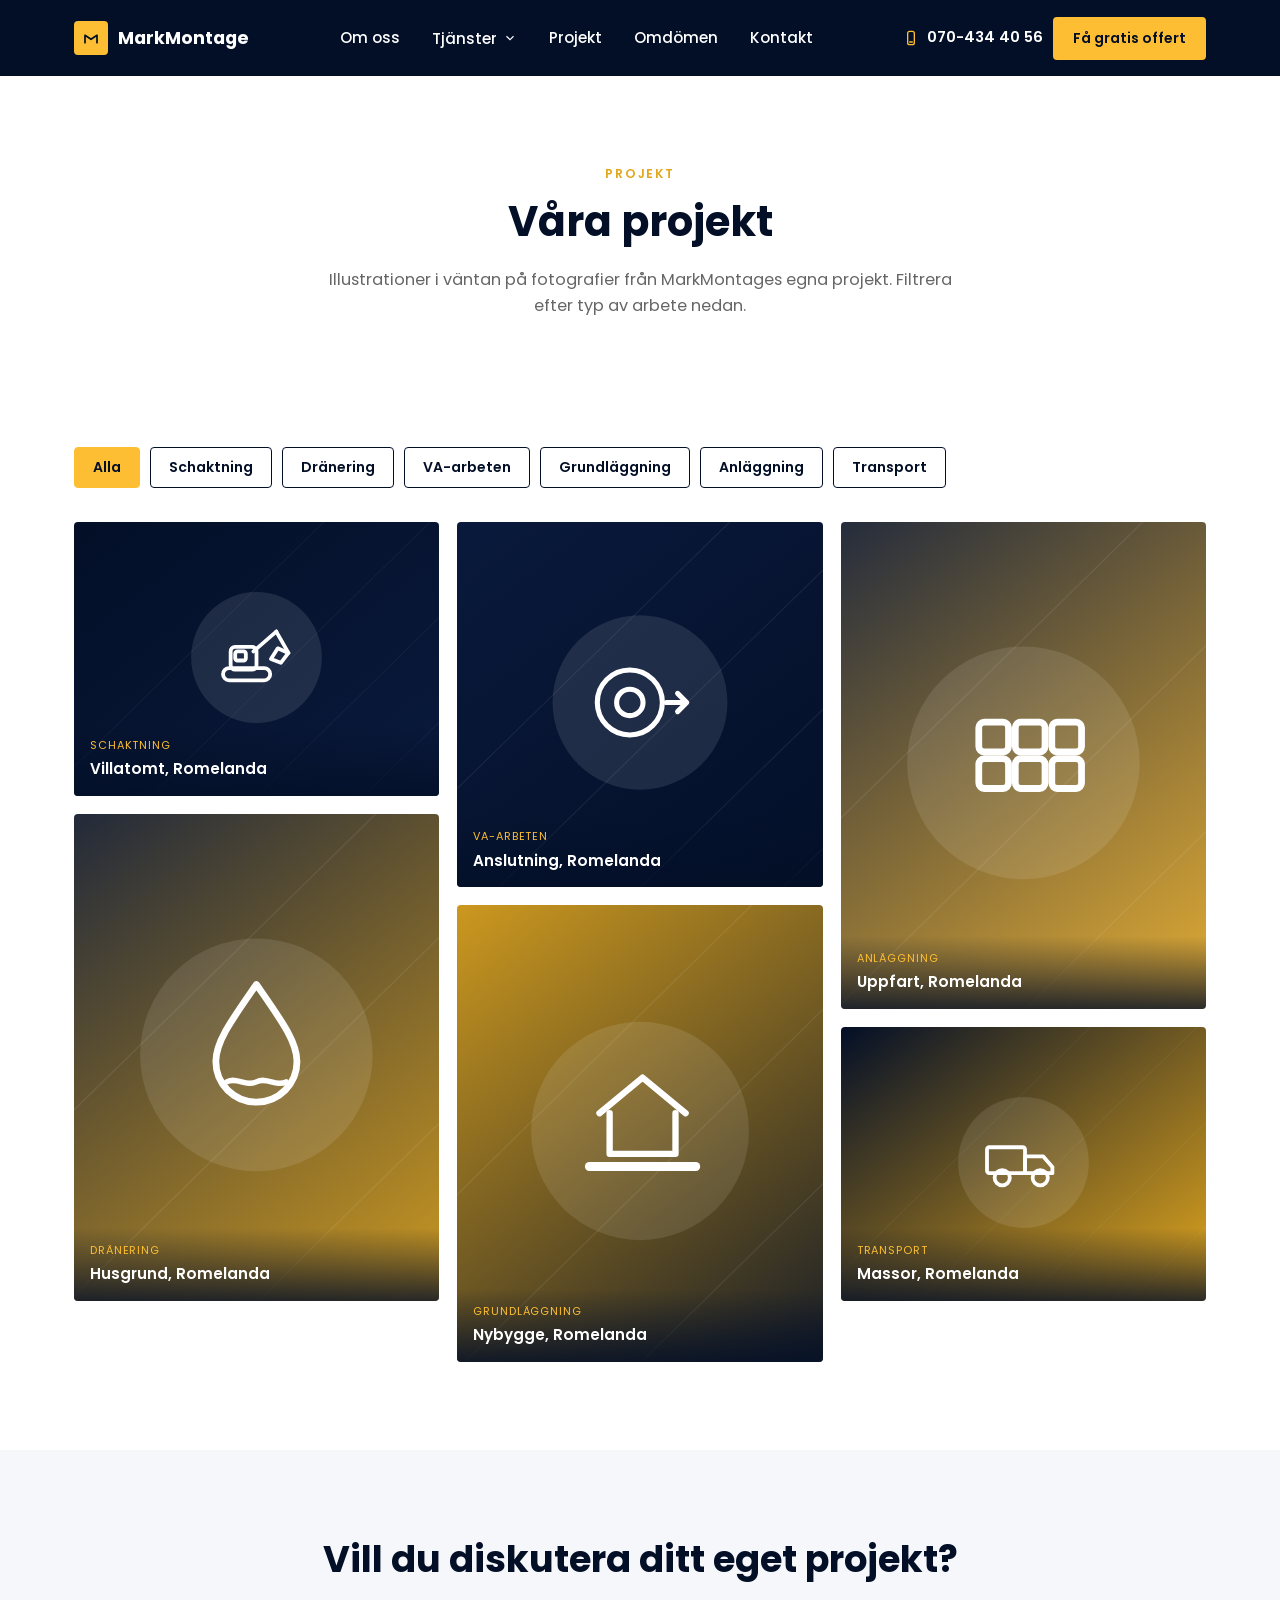
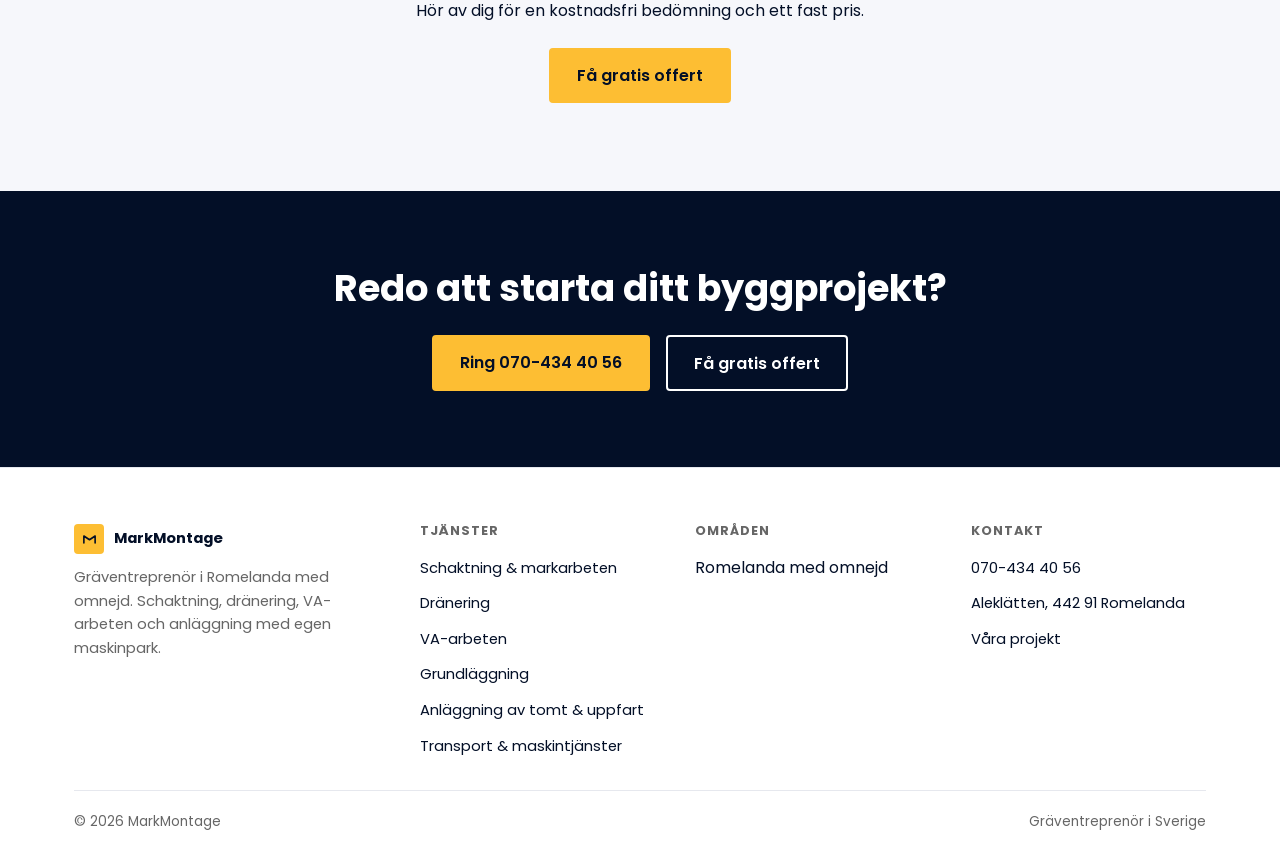
==== projekt.html @ b01f2e25 "Rebuild site to multi-page spec: navbar/hero fix, service pages, gallery, quote modal Full rebuild a" ====
<!doctype html>
<html lang="sv">
<head>
<meta charset="utf-8" />
<meta name="viewport" content="width=device-width, initial-scale=1" />
<title>Våra projekt — MarkMontage</title>
<meta name="description" content="Utvalda projekt från MarkMontage: schaktning, dränering, VA-arbeten, grundläggning, anläggning och transport i Romelanda med omnejd." />
<meta name="theme-color" content="#030f27" />
<link rel="canonical" href="projekt.html" />
<meta property="og:type" content="website" />
<meta property="og:title" content="Våra projekt — MarkMontage" />
<meta property="og:description" content="Utvalda mark- och grävprojekt från MarkMontage i Romelanda med omnejd." />
<link rel="icon" href="favicon.svg" type="image/svg+xml" />
<link rel="preconnect" href="https://fonts.googleapis.com" />
<link rel="preconnect" href="https://fonts.gstatic.com" crossorigin />
<link rel="stylesheet" href="https://fonts.googleapis.com/css2?family=Poppins:wght@400;500;600;700;800&display=swap" />
<link rel="stylesheet" href="assets/css/style.css" />
</head>
<body>
<a class="skip-link" href="#main">Hoppa till innehåll</a>

<header class="navbar">
  <div class="wrap">
    <a href="index.html" class="navbar-logo">
      <span class="mark" aria-hidden="true">
        <svg width="16" height="16" viewBox="0 0 24 24" fill="none" stroke="currentColor" stroke-width="2.6" stroke-linecap="round" stroke-linejoin="round"><path d="M3 19V8l9 6 9-6v11"/></svg>
      </span>
      MarkMontage
    </a>

    <nav class="navbar-links" aria-label="Huvudmeny">
      <a href="index.html#omoss">Om oss</a>
      <div class="nav-dropdown">
        <button type="button" aria-expanded="false" aria-haspopup="true">
          Tjänster
          <svg viewBox="0 0 24 24" fill="none" stroke="currentColor" stroke-width="2"><path d="M6 9l6 6 6-6"/></svg>
        </button>
        <div class="nav-dropdown-panel">
          <a href="tjanster/schaktning.html">Schaktning &amp; markarbeten</a>
          <a href="tjanster/dranering.html">Dränering</a>
          <a href="tjanster/va-arbeten.html">VA-arbeten</a>
          <a href="tjanster/grundlaggning.html">Grundläggning</a>
          <a href="tjanster/anlaggning.html">Anläggning av tomt &amp; uppfart</a>
          <a href="tjanster/transport.html">Transport &amp; maskintjänster</a>
        </div>
      </div>
      <a href="projekt.html" aria-current="page">Projekt</a>
      <a href="index.html#omdomen">Omdömen</a>
      <a href="index.html#kontakt">Kontakt</a>
    </nav>

    <div class="navbar-cta">
      <a class="navbar-phone" href="tel:0704344056">
        <svg viewBox="0 0 24 24" fill="none" stroke="currentColor" stroke-width="2" stroke-linecap="round" stroke-linejoin="round"><rect x="7" y="2" width="10" height="20" rx="3"/><line x1="10" y1="18" x2="14" y2="18"/></svg>
        070-434 40 56
      </a>
      <button type="button" class="btn btn-amber btn-sm" data-quote-trigger>Få gratis offert</button>
    </div>

    <button class="navbar-toggle" id="navToggle" aria-label="Öppna meny" aria-expanded="false" aria-controls="mobilePanel">
      <span></span>
    </button>
  </div>

  <div class="mobile-panel" id="mobilePanel">
    <a href="index.html#omoss">Om oss</a>
    <button type="button" class="mobile-services-toggle">
      Tjänster
      <svg width="16" height="16" viewBox="0 0 24 24" fill="none" stroke="currentColor" stroke-width="2"><path d="M6 9l6 6 6-6"/></svg>
    </button>
    <div class="mobile-services-list">
      <a href="tjanster/schaktning.html">Schaktning &amp; markarbeten</a>
      <a href="tjanster/dranering.html">Dränering</a>
      <a href="tjanster/va-arbeten.html">VA-arbeten</a>
      <a href="tjanster/grundlaggning.html">Grundläggning</a>
      <a href="tjanster/anlaggning.html">Anläggning av tomt &amp; uppfart</a>
      <a href="tjanster/transport.html">Transport &amp; maskintjänster</a>
    </div>
    <a href="projekt.html">Projekt</a>
    <a href="index.html#omdomen">Omdömen</a>
    <a href="index.html#kontakt">Kontakt</a>
    <a href="tel:0704344056">070-434 40 56</a>
    <button type="button" class="btn btn-amber" data-quote-trigger>Få gratis offert</button>
  </div>
</header>

<main id="main">
  <section class="section" style="padding-bottom:0">
    <div class="wrap">
      <div class="section-head center">
        <p class="eyebrow" style="text-align:center">Projekt</p>
        <h1 style="font-size:clamp(2rem,4vw,2.6rem)">Våra projekt</h1>
        <p class="lead">Illustrationer i väntan på fotografier från MarkMontages egna projekt. Filtrera efter typ av arbete nedan.</p>
      </div>
    </div>
  </section>

  <section class="section" id="galleri" data-gallery>
    <div class="wrap">
      <div class="filter-row">
        <button type="button" class="filter-btn is-active" data-filter="alla">Alla</button>
        <button type="button" class="filter-btn" data-filter="schaktning">Schaktning</button>
        <button type="button" class="filter-btn" data-filter="dranering">Dränering</button>
        <button type="button" class="filter-btn" data-filter="va">VA-arbeten</button>
        <button type="button" class="filter-btn" data-filter="grundlaggning">Grundläggning</button>
        <button type="button" class="filter-btn" data-filter="anlaggning">Anläggning</button>
        <button type="button" class="filter-btn" data-filter="transport">Transport</button>
      </div>
      <div class="masonry">
        <div class="masonry-item" data-category="schaktning" style="--ar:4/3">
          <img src="assets/img/schaktning.svg" alt="Illustration: schaktning" loading="lazy" />
          <div class="masonry-caption"><span class="cat">Schaktning</span><span class="title">Villatomt, Romelanda</span></div>
        </div>
        <div class="masonry-item" data-category="dranering" style="--ar:3/4">
          <img src="assets/img/dranering.svg" alt="Illustration: dränering" loading="lazy" />
          <div class="masonry-caption"><span class="cat">Dränering</span><span class="title">Husgrund, Romelanda</span></div>
        </div>
        <div class="masonry-item" data-category="va" style="--ar:1/1">
          <img src="assets/img/va-arbeten.svg" alt="Illustration: VA-arbeten" loading="lazy" />
          <div class="masonry-caption"><span class="cat">VA-arbeten</span><span class="title">Anslutning, Romelanda</span></div>
        </div>
        <div class="masonry-item" data-category="grundlaggning" style="--ar:4/5">
          <img src="assets/img/grundlaggning.svg" alt="Illustration: grundläggning" loading="lazy" />
          <div class="masonry-caption"><span class="cat">Grundläggning</span><span class="title">Nybygge, Romelanda</span></div>
        </div>
        <div class="masonry-item" data-category="anlaggning" style="--ar:3/4">
          <img src="assets/img/anlaggning.svg" alt="Illustration: anläggning av tomt" loading="lazy" />
          <div class="masonry-caption"><span class="cat">Anläggning</span><span class="title">Uppfart, Romelanda</span></div>
        </div>
        <div class="masonry-item" data-category="transport" style="--ar:4/3">
          <img src="assets/img/transport.svg" alt="Illustration: transport och maskintjänster" loading="lazy" />
          <div class="masonry-caption"><span class="cat">Transport</span><span class="title">Massor, Romelanda</span></div>
        </div>
      </div>
    </div>
  </section>

  <section class="section alt" style="text-align:center">
    <div class="wrap">
      <h2>Vill du diskutera ditt eget projekt?</h2>
      <p class="lead" style="margin:0 auto 24px;max-width:52ch">Hör av dig för en kostnadsfri bedömning och ett fast pris.</p>
      <button type="button" class="btn btn-amber" data-quote-trigger>Få gratis offert</button>
    </div>
  </section>

  <section class="final-cta">
    <div class="wrap">
      <h2>Redo att starta ditt byggprojekt?</h2>
      <div class="cta-actions">
        <a href="tel:0704344056" class="btn btn-amber">Ring 070-434 40 56</a>
        <button type="button" class="btn btn-outline-white" data-quote-trigger>Få gratis offert</button>
      </div>
    </div>
  </section>
</main>

<footer class="site-footer">
  <div class="wrap">
    <div class="footer-grid">
      <div class="footer-col">
        <a href="index.html" class="footer-brand">
          <span class="mark" style="width:30px;height:30px;border-radius:4px;background:#fdbe33;color:#030f27;display:grid;place-items:center" aria-hidden="true">
            <svg width="15" height="15" viewBox="0 0 24 24" fill="none" stroke="currentColor" stroke-width="2.6" stroke-linecap="round" stroke-linejoin="round"><path d="M3 19V8l9 6 9-6v11"/></svg>
          </span>
          MarkMontage
        </a>
        <p>Gräventreprenör i Romelanda med omnejd. Schaktning, dränering, VA-arbeten och anläggning med egen maskinpark.</p>
      </div>
      <div class="footer-col">
        <h4>Tjänster</h4>
        <ul>
          <li><a href="tjanster/schaktning.html">Schaktning &amp; markarbeten</a></li>
          <li><a href="tjanster/dranering.html">Dränering</a></li>
          <li><a href="tjanster/va-arbeten.html">VA-arbeten</a></li>
          <li><a href="tjanster/grundlaggning.html">Grundläggning</a></li>
          <li><a href="tjanster/anlaggning.html">Anläggning av tomt &amp; uppfart</a></li>
          <li><a href="tjanster/transport.html">Transport &amp; maskintjänster</a></li>
        </ul>
      </div>
      <div class="footer-col">
        <h4>Områden</h4>
        <ul>
          <li>Romelanda med omnejd</li>
        </ul>
      </div>
      <div class="footer-col">
        <h4>Kontakt</h4>
        <ul>
          <li><a href="tel:0704344056">070-434 40 56</a></li>
          <li><a href="https://www.google.com/maps/dir/?api=1&amp;destination=MarkMontage%2C%20Aleklätten%2C%20442%2091%20Romelanda%2C%20Sverige" target="_blank" rel="noopener noreferrer">Aleklätten, 442 91 Romelanda</a></li>
          <li><a href="projekt.html">Våra projekt</a></li>
        </ul>
      </div>
    </div>
    <div class="footer-bottom">
      <span>© <span data-year></span> MarkMontage</span>
      <span>Gräventreprenör i Sverige</span>
    </div>
  </div>
</footer>

<div class="quote-modal-backdrop" id="quoteModalBackdrop">
  <div class="quote-modal" role="dialog" aria-modal="true" aria-labelledby="quoteModalTitle">
    <button type="button" class="quote-modal-close" aria-label="Stäng">
      <svg viewBox="0 0 24 24" fill="none" stroke="currentColor" stroke-width="2" stroke-linecap="round" stroke-linejoin="round"><path d="M6 6l12 12M18 6L6 18"/></svg>
    </button>
    <h2 id="quoteModalTitle">Få gratis offert</h2>
    <p class="lead">Fyll i formuläret så återkommer vi så snart vi kan.</p>
    <form class="quote-form" novalidate>
      <div class="field">
        <label for="m-namn">Namn</label>
        <input id="m-namn" name="namn" type="text" required autocomplete="name" />
        <span class="field-error" data-error-for="namn"></span>
      </div>
      <div class="field">
        <label for="m-telefon">Telefon</label>
        <input id="m-telefon" name="telefon" type="tel" required autocomplete="tel" />
        <span class="field-error" data-error-for="telefon"></span>
      </div>
      <div class="field">
        <label for="m-epost">E-post</label>
        <input id="m-epost" name="epost" type="email" required autocomplete="email" />
        <span class="field-error" data-error-for="epost"></span>
      </div>
      <div class="field">
        <label for="m-typ">Typ av arbete</label>
        <select id="m-typ" name="typ" required>
          <option value="">Välj typ av arbete</option>
          <option value="schaktning">Schaktning &amp; markarbeten</option>
          <option value="dranering">Dränering</option>
          <option value="va">VA-arbeten</option>
          <option value="grundlaggning">Grundläggning</option>
          <option value="anlaggning">Anläggning av tomt &amp; uppfart</option>
          <option value="annat">Annat</option>
        </select>
        <span class="field-error" data-error-for="typ"></span>
      </div>
      <div class="field">
        <label for="m-besk">Kort beskrivning</label>
        <textarea id="m-besk" name="beskrivning" placeholder="Berätta kort om ditt projekt..."></textarea>
      </div>
      <button type="submit" class="btn btn-amber quote-submit">
        <span class="spinner" aria-hidden="true"></span>
        <span class="label">Skicka förfrågan</span>
      </button>
    </form>
  </div>
</div>

<div class="form-confirm" id="formConfirm">
  <span class="check" aria-hidden="true"><svg viewBox="0 0 24 24" fill="none" stroke="currentColor" stroke-width="3" stroke-linecap="round" stroke-linejoin="round"><path d="M20 6L9 17l-5-5"/></svg></span>
  Tack! Vi återkommer strax.
</div>

<script src="assets/js/main.js"></script>
</body>
</html>
---- assets/css/style.css ----
/* MarkMontage — Gräventreprenör i Romelanda
   Design system: navy / amber / white. Poppins throughout. Sharp corners. */

:root {
  --navy: #030f27;
  --navy-soft: #0a1a3d;
  --amber: #fdbe33;
  --amber-dark: #e2a71e;
  --white: #ffffff;
  --ink-muted: #666666;
  --line: #e6e8ee;
  --bg-alt: #f6f7fb;
  --ok: #1a8f4c;
  --nav-h: 76px;
  --maxw: 1180px;
  --radius: 4px;
}

*,
*::before,
*::after {
  box-sizing: border-box;
}

html {
  scroll-behavior: smooth;
}

@media (prefers-reduced-motion: reduce) {
  html {
    scroll-behavior: auto;
  }
  *,
  *::before,
  *::after {
    animation-duration: 0.001ms !important;
    animation-iteration-count: 1 !important;
    transition-duration: 0.001ms !important;
    scroll-behavior: auto !important;
  }
}

body {
  margin: 0;
  background: var(--white);
  color: var(--navy);
  font-family: "Poppins", system-ui, -apple-system, "Segoe UI", sans-serif;
  line-height: 1.6;
  -webkit-font-smoothing: antialiased;
}

h1,
h2,
h3,
h4 {
  font-family: "Poppins", sans-serif;
  color: var(--navy);
  line-height: 1.15;
  margin: 0 0 0.5em;
  font-weight: 700;
}

h2 {
  font-size: clamp(1.7rem, 3vw, 2.3rem);
}

h3 {
  font-size: 1.15rem;
  font-weight: 600;
}

p {
  margin: 0 0 1em;
}

a {
  color: inherit;
}

img,
svg,
video {
  display: block;
  max-width: 100%;
}

button {
  font-family: inherit;
}

.wrap {
  max-width: var(--maxw);
  margin: 0 auto;
  padding: 0 24px;
}

.skip-link {
  position: absolute;
  left: 12px;
  top: -60px;
  background: var(--navy);
  color: var(--white);
  padding: 10px 16px;
  border-radius: var(--radius);
  z-index: 500;
  transition: top 0.15s ease;
}

.skip-link:focus {
  top: 12px;
}

.eyebrow {
  display: block;
  text-transform: uppercase;
  letter-spacing: 0.14em;
  font-size: 0.78rem;
  font-weight: 600;
  color: var(--amber-dark);
  margin-bottom: 14px;
}

.section-head {
  max-width: 640px;
  margin: 0 0 40px;
}

.section-head.center {
  margin-left: auto;
  margin-right: auto;
  text-align: center;
}

.section-head p.lead {
  color: var(--ink-muted);
  font-size: 1.02rem;
}

.section {
  padding: 88px 0;
  scroll-margin-top: var(--nav-h);
}

.section.alt {
  background: var(--bg-alt);
}

/* Buttons — sentence case, small border, never full width on mobile */

.btn {
  display: inline-flex;
  align-items: center;
  justify-content: center;
  gap: 8px;
  padding: 13px 26px;
  border-radius: var(--radius);
  font-weight: 600;
  font-size: 16px;
  text-decoration: none;
  border: 2px solid transparent;
  cursor: pointer;
  transition: transform 0.15s ease, background 0.15s ease, color 0.15s ease, border-color 0.15s ease;
  white-space: nowrap;
}

.btn:hover {
  transform: translateY(-1px);
}

.btn-amber {
  background: var(--amber);
  color: var(--navy);
  border-color: var(--amber);
}

.btn-amber:hover {
  background: var(--amber-dark);
  border-color: var(--amber-dark);
}

.btn-outline-navy {
  background: transparent;
  color: var(--navy);
  border-color: var(--navy);
}

.btn-outline-navy:hover {
  background: var(--navy);
  color: var(--white);
}

.btn-outline-white {
  background: transparent;
  color: var(--white);
  border-color: var(--white);
}

.btn-outline-white:hover {
  background: var(--white);
  color: var(--navy);
}

.btn-navy {
  background: var(--navy);
  color: var(--white);
  border-color: var(--navy);
}

.btn-navy:hover {
  background: var(--navy-soft);
}

.btn-sm {
  padding: 9px 18px;
  font-size: 14px;
}

/* Navbar — solid own layer, never transparent, never overlaps video */

.navbar {
  position: sticky;
  top: 0;
  z-index: 200;
  height: var(--nav-h);
  background: var(--navy);
  display: flex;
  align-items: center;
}

.navbar .wrap {
  display: flex;
  align-items: center;
  justify-content: space-between;
  gap: 20px;
  width: 100%;
}

.navbar-logo {
  display: flex;
  align-items: center;
  gap: 10px;
  color: var(--white);
  text-decoration: none;
  font-weight: 700;
  font-size: 1.1rem;
}

.navbar-logo .mark {
  width: 34px;
  height: 34px;
  border-radius: var(--radius);
  background: var(--amber);
  color: var(--navy);
  display: grid;
  place-items: center;
  flex: none;
}

.navbar-links {
  display: flex;
  align-items: center;
  gap: 4px;
}

.navbar-links > a,
.navbar-links > .nav-dropdown > button {
  color: var(--white);
  text-decoration: none;
  font-size: 0.95rem;
  font-weight: 500;
  padding: 10px 14px;
  border-radius: var(--radius);
  background: transparent;
  border: none;
  cursor: pointer;
  font-family: inherit;
  display: inline-flex;
  align-items: center;
  gap: 6px;
}

.navbar-links > a:hover,
.navbar-links > .nav-dropdown > button:hover {
  background: rgba(255, 255, 255, 0.08);
}

.nav-dropdown {
  position: relative;
}

.nav-dropdown > button svg {
  width: 14px;
  height: 14px;
  transition: transform 0.15s ease;
}

.nav-dropdown.is-open > button svg {
  transform: rotate(180deg);
}

.nav-dropdown-panel {
  position: absolute;
  top: calc(100% + 8px);
  left: 0;
  min-width: 260px;
  background: var(--white);
  border-radius: var(--radius);
  box-shadow: 0 16px 40px -12px rgba(3, 15, 39, 0.35);
  padding: 8px;
  display: none;
  z-index: 210;
}

.nav-dropdown.is-open .nav-dropdown-panel {
  display: block;
}

.nav-dropdown-panel a {
  display: block;
  padding: 10px 14px;
  border-radius: var(--radius);
  color: var(--navy);
  text-decoration: none;
  font-size: 0.92rem;
  font-weight: 500;
}

.nav-dropdown-panel a:hover {
  background: var(--bg-alt);
}

.navbar-cta {
  display: flex;
  align-items: center;
  gap: 10px;
}

.navbar-phone {
  color: var(--white);
  text-decoration: none;
  display: inline-flex;
  align-items: center;
  gap: 8px;
  font-weight: 600;
  font-size: 0.92rem;
}

.navbar-phone svg {
  width: 16px;
  height: 16px;
  color: var(--amber);
}

.navbar-toggle {
  display: none;
  width: 42px;
  height: 42px;
  border-radius: var(--radius);
  border: 1.5px solid rgba(255, 255, 255, 0.3);
  background: transparent;
  position: relative;
  cursor: pointer;
}

.navbar-toggle span,
.navbar-toggle span::before,
.navbar-toggle span::after {
  content: "";
  position: absolute;
  height: 2px;
  background: var(--white);
  transition: transform 0.2s ease, opacity 0.2s ease;
}

.navbar-toggle span {
  left: 10px;
  right: 10px;
  top: 20px;
}

.navbar-toggle span::before {
  left: 0;
  right: 0;
  top: -7px;
}

.navbar-toggle span::after {
  left: 0;
  right: 0;
  top: 7px;
}

.navbar-toggle[aria-expanded="true"] span {
  background: transparent;
}

.navbar-toggle[aria-expanded="true"] span::before {
  transform: translateY(7px) rotate(45deg);
  background: var(--white);
}

.navbar-toggle[aria-expanded="true"] span::after {
  transform: translateY(-7px) rotate(-45deg);
  background: var(--white);
}

/* Mobile nav panel (dropdown, not fullscreen) */

.mobile-panel {
  display: none;
  position: absolute;
  top: 100%;
  left: 0;
  right: 0;
  background: var(--navy);
  padding: 8px 20px 22px;
  z-index: 199;
  box-shadow: 0 16px 30px -10px rgba(3, 15, 39, 0.5);
}

.mobile-panel.is-open {
  display: block;
}

.mobile-panel a {
  display: block;
  color: var(--white);
  text-decoration: none;
  padding: 12px 4px;
  font-size: 1rem;
  font-weight: 500;
  border-bottom: 1px solid rgba(255, 255, 255, 0.12);
}

.mobile-panel .mobile-services-toggle {
  width: 100%;
  text-align: left;
  background: none;
  border: none;
  border-bottom: 1px solid rgba(255, 255, 255, 0.12);
  color: var(--white);
  font-family: inherit;
  font-size: 1rem;
  font-weight: 500;
  padding: 12px 4px;
  display: flex;
  align-items: center;
  justify-content: space-between;
  cursor: pointer;
}

.mobile-services-list {
  display: none;
  padding-left: 12px;
}

.mobile-services-list.is-open {
  display: block;
}

.mobile-services-list a {
  border-bottom: none;
  color: rgba(255, 255, 255, 0.8);
  font-size: 0.92rem;
  padding: 9px 4px;
}

.mobile-panel .btn {
  margin-top: 16px;
  width: auto;
}

/* Hero — navbar/video layout fix: navbar(76px, in-flow) + hero video = exactly 100dvh */

.hero {
  position: relative;
  height: calc(100vh - var(--nav-h));
  min-height: 420px;
  overflow: hidden;
  display: flex;
  align-items: center;
  justify-content: center;
  color: var(--white);
  isolation: isolate;
}

@supports (height: 100dvh) {
  .hero {
    height: calc(100dvh - var(--nav-h));
  }
}

.hero-media {
  position: absolute;
  inset: 0;
  z-index: -2;
}

.hero-media video,
.hero-media img {
  width: 100%;
  height: 100%;
  object-fit: cover;
}

.hero-media .hero-placeholder-note {
  position: absolute;
  left: 12px;
  bottom: 12px;
  background: rgba(3, 15, 39, 0.75);
  color: var(--amber);
  font-size: 11px;
  font-weight: 600;
  letter-spacing: 0.04em;
  padding: 6px 10px;
  border-radius: var(--radius);
  z-index: 2;
}

.hero-veil {
  position: absolute;
  inset: 0;
  z-index: -1;
  background: linear-gradient(180deg, rgba(3, 15, 39, 0.62), rgba(3, 15, 39, 0.5) 45%, rgba(3, 15, 39, 0.68));
}

.hero-inner {
  max-width: 760px;
  margin: 0 auto;
  padding: 0 24px;
  text-align: center;
}

.hero-label {
  display: inline-flex;
  align-items: center;
  gap: 6px;
  color: var(--amber);
  font-size: 0.9rem;
  font-weight: 600;
  margin-bottom: 18px;
}

.hero-inner h1 {
  color: var(--white);
  font-size: clamp(2.1rem, 5.5vw, 60px);
  font-weight: 700;
  line-height: 1.18;
  letter-spacing: -0.01em;
  margin: 0 0 32px;
}

/* Trust bar */

.trust-bar {
  background: var(--white);
}

.trust-grid {
  display: grid;
  grid-template-columns: repeat(3, 1fr);
}

.trust-item {
  padding: 34px 20px;
  text-align: center;
  border-right: 1px solid var(--line);
}

.trust-item:last-child {
  border-right: none;
}

.trust-value {
  font-size: clamp(20px, 2.6vw, 24px);
  font-weight: 700;
  color: var(--navy);
  display: flex;
  align-items: center;
  justify-content: center;
  gap: 8px;
  font-variant-numeric: tabular-nums;
}

.trust-value .star {
  color: var(--amber);
}

.trust-label {
  margin-top: 6px;
  font-size: 0.85rem;
  color: var(--ink-muted);
  font-weight: 500;
}

/* About */

.about-grid {
  display: grid;
  grid-template-columns: 0.9fr 1.1fr;
  gap: 56px;
  align-items: center;
}

.about-media {
  border-radius: var(--radius);
  overflow: hidden;
  aspect-ratio: 4 / 3;
}

.about-cta-row {
  display: flex;
  align-items: center;
  gap: 20px;
  margin-top: 8px;
  flex-wrap: wrap;
}

.about-phone {
  display: inline-flex;
  align-items: center;
  gap: 8px;
  font-weight: 600;
  text-decoration: none;
  color: var(--navy);
}

.about-phone svg {
  width: 18px;
  height: 18px;
  color: var(--amber-dark);
}

.org-number {
  display: block;
  margin-top: 18px;
  font-size: 12.5px;
  color: #666666;
}

/* Process */

.process-wrap {
  position: relative;
  max-width: 760px;
  margin: 0 auto;
}

.process-line {
  position: absolute;
  left: 50%;
  top: 0;
  bottom: 0;
  width: 3px;
  background: var(--line);
  transform: translateX(-50%);
}

.process-line-fill {
  position: absolute;
  left: 0;
  top: 0;
  width: 100%;
  height: 0%;
  background: var(--amber);
  transition: height 0.1s linear;
}

.process-steps {
  display: grid;
  gap: 56px;
}

.process-step {
  position: relative;
  display: grid;
  grid-template-columns: 1fr auto 1fr;
  align-items: start;
  gap: 24px;
  opacity: 0;
  transform: translateY(18px);
  transition: opacity 0.5s ease, transform 0.5s ease;
}

.process-step.is-visible {
  opacity: 1;
  transform: translateY(0);
}

.process-step .step-card {
  background: var(--white);
  border: 1px solid var(--line);
  border-radius: var(--radius);
  padding: 22px 24px;
}

.process-step .step-card h3 {
  display: flex;
  align-items: center;
  gap: 10px;
  margin-bottom: 6px;
}

.process-step .step-card svg {
  width: 20px;
  height: 20px;
  color: var(--amber-dark);
  flex: none;
}

.process-step .step-card p {
  margin: 0;
  color: var(--ink-muted);
  font-size: 0.94rem;
}

.process-step .step-dot {
  width: 14px;
  height: 14px;
  border-radius: 50%;
  background: var(--white);
  border: 3px solid var(--line);
  margin-top: 8px;
  transition: border-color 0.3s ease, background 0.3s ease;
}

.process-step.is-visible .step-dot {
  border-color: var(--amber);
  background: var(--amber);
}

.process-step:nth-child(even) .step-card {
  grid-column: 3;
}

.process-step:nth-child(even) .step-spacer {
  grid-column: 1;
}

.process-step:nth-child(odd) .step-card {
  grid-column: 1;
}

/* Gallery — masonry */

.filter-row {
  display: flex;
  flex-wrap: wrap;
  gap: 10px;
  margin-bottom: 34px;
}

.filter-btn {
  border: 1.5px solid var(--navy);
  background: transparent;
  color: var(--navy);
  font-family: inherit;
  font-size: 14px;
  font-weight: 600;
  padding: 9px 18px;
  border-radius: var(--radius);
  cursor: pointer;
}

.filter-btn.is-active {
  background: var(--amber);
  border-color: var(--amber);
  color: var(--navy);
}

.masonry {
  columns: 3 260px;
  column-gap: 18px;
}

.masonry-item {
  break-inside: avoid;
  margin-bottom: 18px;
  border-radius: var(--radius);
  overflow: hidden;
  position: relative;
  background: var(--bg-alt);
  aspect-ratio: var(--ar, 4 / 3);
}

.masonry-item img {
  width: 100%;
  height: 100%;
  object-fit: cover;
  display: block;
}

.masonry-caption {
  position: absolute;
  left: 0;
  right: 0;
  bottom: 0;
  padding: 14px 16px;
  background: linear-gradient(0deg, rgba(3, 15, 39, 0.82), rgba(3, 15, 39, 0));
  color: var(--white);
}

.masonry-caption .cat {
  display: block;
  font-size: 11px;
  text-transform: uppercase;
  letter-spacing: 0.08em;
  color: var(--amber);
  margin-bottom: 2px;
}

.masonry-caption .title {
  font-weight: 600;
  font-size: 0.95rem;
}

.gallery-more {
  text-align: center;
  margin-top: 40px;
}

/* Service pages */

.service-hero {
  position: relative;
  height: 46vh;
  min-height: 280px;
  display: flex;
  align-items: flex-end;
  color: var(--white);
  overflow: hidden;
}

.service-hero img {
  position: absolute;
  inset: 0;
  width: 100%;
  height: 100%;
  object-fit: cover;
  z-index: -2;
}

.service-hero::after {
  content: "";
  position: absolute;
  inset: 0;
  background: linear-gradient(180deg, rgba(3, 15, 39, 0.35), rgba(3, 15, 39, 0.78));
  z-index: -1;
}

.service-hero .wrap {
  padding-bottom: 40px;
}

.service-hero h1 {
  color: var(--white);
  font-size: clamp(2rem, 4.5vw, 48px);
  margin: 0;
}

.service-body {
  max-width: 760px;
}

.service-body h1,
.service-body > p.lead {
  text-align: left;
}

.service-body p {
  color: var(--ink-muted);
  font-size: 1rem;
}

.service-cta-row {
  margin: 40px 0 0;
  display: flex;
  gap: 16px;
  flex-wrap: wrap;
}

.other-services-grid {
  display: grid;
  grid-template-columns: repeat(3, 1fr);
  gap: 24px;
}

.other-service-card {
  display: block;
  text-decoration: none;
  color: inherit;
  border: 1px solid var(--line);
  border-radius: var(--radius);
  overflow: hidden;
  transition: transform 0.15s ease, box-shadow 0.15s ease;
}

.other-service-card:hover {
  transform: translateY(-3px);
  box-shadow: 0 16px 32px -18px rgba(3, 15, 39, 0.35);
}

.other-service-card .thumb {
  aspect-ratio: 4 / 3;
}

.other-service-card .body {
  padding: 18px 20px;
}

.other-service-card h3 {
  margin-bottom: 6px;
}

.other-service-card p {
  margin: 0;
  color: var(--ink-muted);
  font-size: 0.9rem;
}

/* FAQ */

.faq-list {
  max-width: 760px;
  margin: 0 auto;
  display: grid;
  gap: 2px;
  background: var(--line);
}

.faq-item {
  background: var(--white);
}

.faq-item summary {
  list-style: none;
  cursor: pointer;
  padding: 20px 4px;
  display: flex;
  align-items: center;
  justify-content: space-between;
  gap: 16px;
  font-weight: 600;
}

.faq-item summary::-webkit-details-marker {
  display: none;
}

.faq-item summary .plus {
  flex: none;
  width: 22px;
  height: 22px;
  position: relative;
}

.faq-item summary .plus::before,
.faq-item summary .plus::after {
  content: "";
  position: absolute;
  background: var(--navy);
  transition: transform 0.2s ease;
}

.faq-item summary .plus::before {
  left: 0;
  right: 0;
  top: 50%;
  height: 2px;
  transform: translateY(-50%);
}

.faq-item summary .plus::after {
  top: 0;
  bottom: 0;
  left: 50%;
  width: 2px;
  transform: translateX(-50%);
}

.faq-item[open] summary .plus::after {
  transform: translateX(-50%) rotate(90deg);
  opacity: 0;
}

.faq-item .faq-a {
  padding: 0 4px 20px;
  color: var(--ink-muted);
  margin: 0;
}

/* Reviews */

.reviews-track {
  position: relative;
  display: flex;
  align-items: center;
  justify-content: center;
  gap: 20px;
}

.reviews-viewport {
  overflow: hidden;
  max-width: 620px;
  width: 100%;
}

.reviews-slides {
  display: flex;
  transition: transform 0.4s ease;
}

.review-slide {
  flex: 0 0 100%;
  padding: 4px;
}

.review-card {
  border: 1px solid var(--line);
  border-radius: var(--radius);
  padding: 32px;
  min-height: 220px;
  display: flex;
  flex-direction: column;
  gap: 14px;
  background: var(--white);
}

.review-stars {
  color: var(--amber);
  letter-spacing: 2px;
}

.review-text {
  color: var(--navy);
  font-size: 1.02rem;
  flex: 1;
  overflow: hidden;
  display: -webkit-box;
  -webkit-line-clamp: 6;
  -webkit-box-orient: vertical;
}

.review-foot {
  display: flex;
  align-items: center;
  gap: 12px;
}

.review-avatar {
  width: 40px;
  height: 40px;
  border-radius: 50%;
  background: var(--navy);
  color: var(--amber);
  display: grid;
  place-items: center;
  font-weight: 700;
  font-size: 0.85rem;
  flex: none;
}

.review-name {
  font-weight: 600;
  font-size: 0.92rem;
}

.review-source {
  color: var(--ink-muted);
  font-size: 0.82rem;
}

.review-arrow {
  flex: none;
  width: 42px;
  height: 42px;
  border-radius: 50%;
  border: 1.5px solid var(--line);
  background: var(--white);
  display: grid;
  place-items: center;
  cursor: pointer;
}

.review-arrow:hover {
  border-color: var(--navy);
}

.review-arrow svg {
  width: 18px;
  height: 18px;
}

/* Contact & map */

.contact-layout {
  display: grid;
  grid-template-columns: 1fr 1fr;
  gap: 48px;
}

.contact-list {
  display: grid;
  gap: 18px;
  margin-bottom: 8px;
}

.contact-list-item {
  display: flex;
  gap: 14px;
  align-items: flex-start;
}

.contact-list-item svg {
  width: 20px;
  height: 20px;
  color: var(--amber-dark);
  flex: none;
  margin-top: 2px;
}

.contact-list-item .label {
  font-size: 0.78rem;
  text-transform: uppercase;
  letter-spacing: 0.06em;
  color: var(--ink-muted);
  margin-bottom: 2px;
}

.contact-list-item .value {
  font-weight: 600;
  text-decoration: none;
  color: var(--navy);
}

.map-embed {
  aspect-ratio: 16 / 9;
  border-radius: var(--radius);
  overflow: hidden;
  border: 1px solid var(--line);
  margin-top: 28px;
}

.map-embed iframe {
  width: 100%;
  height: 100%;
  border: 0;
}

/* Quote form (shared: inline + modal) */

.quote-form {
  display: grid;
  gap: 18px;
}

.field {
  display: grid;
  gap: 6px;
}

.field label {
  font-size: 0.85rem;
  font-weight: 600;
  color: var(--navy);
}

.field input,
.field select,
.field textarea {
  font-family: inherit;
  font-size: 15px;
  padding: 13px 14px;
  border: 1.5px solid var(--line);
  border-radius: var(--radius);
  background: var(--white);
  color: var(--navy);
  transition: border-color 0.15s ease, box-shadow 0.15s ease;
}

.field input:focus,
.field select:focus,
.field textarea:focus {
  outline: none;
  border-color: var(--navy);
  box-shadow: 0 0 0 3px rgba(3, 15, 39, 0.08);
}

.field textarea {
  resize: vertical;
  min-height: 96px;
}

.field-error {
  font-size: 0.8rem;
  color: #b3261e;
  min-height: 1em;
}

.quote-submit {
  justify-self: start;
  min-width: 180px;
}

.quote-submit .spinner {
  width: 16px;
  height: 16px;
  border-radius: 50%;
  border: 2px solid rgba(3, 15, 39, 0.3);
  border-top-color: var(--navy);
  animation: spin 0.7s linear infinite;
  display: none;
}

.quote-submit.is-loading .spinner {
  display: inline-block;
}

@keyframes spin {
  to {
    transform: rotate(360deg);
  }
}

.form-confirm {
  position: fixed;
  left: 50%;
  top: calc(var(--nav-h) + 18px);
  transform: translate(-50%, -12px);
  background: var(--white);
  border: 1px solid var(--line);
  box-shadow: 0 20px 44px -16px rgba(3, 15, 39, 0.4);
  border-radius: var(--radius);
  padding: 16px 22px;
  display: flex;
  align-items: center;
  gap: 10px;
  font-weight: 600;
  color: var(--navy);
  opacity: 0;
  pointer-events: none;
  transition: opacity 0.3s ease, transform 0.3s ease;
  z-index: 600;
}

.form-confirm.is-visible {
  opacity: 1;
  transform: translate(-50%, 0);
}

.form-confirm .check {
  width: 22px;
  height: 22px;
  border-radius: 50%;
  background: var(--ok);
  color: var(--white);
  display: grid;
  place-items: center;
  flex: none;
}

.form-confirm .check svg {
  width: 13px;
  height: 13px;
}

/* Quote modal */

.quote-modal-backdrop {
  position: fixed;
  inset: 0;
  z-index: 400;
  background: rgba(3, 15, 39, 0.55);
  display: flex;
  align-items: center;
  justify-content: center;
  padding: 20px;
  opacity: 0;
  pointer-events: none;
  transition: opacity 0.25s ease;
}

.quote-modal-backdrop.is-open {
  opacity: 1;
  pointer-events: auto;
}

.quote-modal {
  background: var(--white);
  border-radius: var(--radius);
  width: min(520px, 100%);
  max-height: 88vh;
  overflow-y: auto;
  padding: 36px 32px;
  position: relative;
  transform: scale(0.96);
  transition: transform 0.25s ease;
}

.quote-modal-backdrop.is-open .quote-modal {
  transform: scale(1);
}

.quote-modal-close {
  position: absolute;
  top: 16px;
  right: 16px;
  width: 36px;
  height: 36px;
  border-radius: 50%;
  border: none;
  background: var(--bg-alt);
  color: var(--navy);
  display: grid;
  place-items: center;
  cursor: pointer;
}

.quote-modal-close svg {
  width: 16px;
  height: 16px;
}

.quote-modal h2 {
  font-size: 1.4rem;
  margin-bottom: 6px;
}

.quote-modal p.lead {
  color: var(--ink-muted);
  margin-bottom: 24px;
  font-size: 0.95rem;
}

/* Final CTA */

.final-cta {
  background: var(--navy);
  color: var(--white);
  padding: 76px 0;
  text-align: center;
}

.final-cta h2 {
  color: var(--white);
}

.final-cta .cta-actions {
  display: flex;
  justify-content: center;
  gap: 16px;
  margin-top: 26px;
  flex-wrap: wrap;
}

/* Footer */

.site-footer {
  background: var(--white);
  color: var(--navy);
  border-top: 1px solid var(--line);
  padding: 56px 0 28px;
}

.footer-grid {
  display: grid;
  grid-template-columns: 1.3fr 1fr 1fr 1fr;
  gap: 40px;
  padding-bottom: 32px;
}

.footer-brand {
  display: flex;
  align-items: center;
  gap: 10px;
  font-weight: 700;
  margin-bottom: 12px;
  text-decoration: none;
  color: var(--navy);
}

.footer-col h4 {
  font-size: 0.8rem;
  text-transform: uppercase;
  letter-spacing: 0.08em;
  margin-bottom: 16px;
  color: var(--ink-muted);
}

.footer-col p {
  color: var(--ink-muted);
  font-size: 0.92rem;
}

.footer-col ul {
  list-style: none;
  margin: 0;
  padding: 0;
  display: grid;
  gap: 10px;
}

.footer-col a {
  color: var(--navy);
  text-decoration: none;
  font-size: 0.92rem;
}

.footer-col a:hover {
  color: var(--amber-dark);
}

.footer-org {
  display: block;
  margin-top: 14px;
  font-size: 12.5px;
  color: #666666;
}

.footer-bottom {
  border-top: 1px solid var(--line);
  padding-top: 20px;
  font-size: 0.85rem;
  color: var(--ink-muted);
  display: flex;
  justify-content: space-between;
  flex-wrap: wrap;
  gap: 10px;
}

/* Responsive */

@media (max-width: 980px) {
  .navbar-links,
  .navbar-cta .btn,
  .navbar-phone,
  .about-cta-row .btn-outline-navy {
    display: none;
  }

  .navbar-toggle {
    display: block;
  }

  .about-grid,
  .contact-layout {
    grid-template-columns: 1fr;
  }

  .about-media {
    order: -1;
  }

  .other-services-grid {
    grid-template-columns: repeat(2, 1fr);
  }

  .process-step,
  .process-step:nth-child(even) .step-card,
  .process-step:nth-child(odd) .step-card {
    grid-template-columns: auto 1fr;
    grid-column: auto;
  }

  .process-line {
    left: 7px;
  }

  .step-spacer {
    display: none;
  }

  .masonry {
    columns: 2 200px;
  }

  .footer-grid {
    grid-template-columns: 1fr 1fr;
  }
}

@media (max-width: 640px) {
  .section {
    padding: 64px 0;
  }

  .trust-grid {
    grid-template-columns: 1fr;
  }

  .trust-item {
    border-right: none;
    border-bottom: 1px solid var(--line);
  }

  .trust-item:last-child {
    border-bottom: none;
  }

  .other-services-grid {
    grid-template-columns: 1fr;
  }

  .masonry {
    columns: 1;
  }

  .footer-grid {
    grid-template-columns: 1fr;
    gap: 28px;
  }

  .footer-bottom {
    flex-direction: column;
  }

  .about-cta-row {
    gap: 10px;
    flex-wrap: nowrap;
  }

  .about-cta-row .btn {
    flex: 1;
    padding-left: 14px;
    padding-right: 14px;
    white-space: nowrap;
  }

  .about-cta-row .about-phone {
    flex: none;
    font-size: 0.88rem;
  }

  .quote-modal {
    padding: 28px 20px;
  }

  .review-card {
    padding: 24px 20px;
  }
}
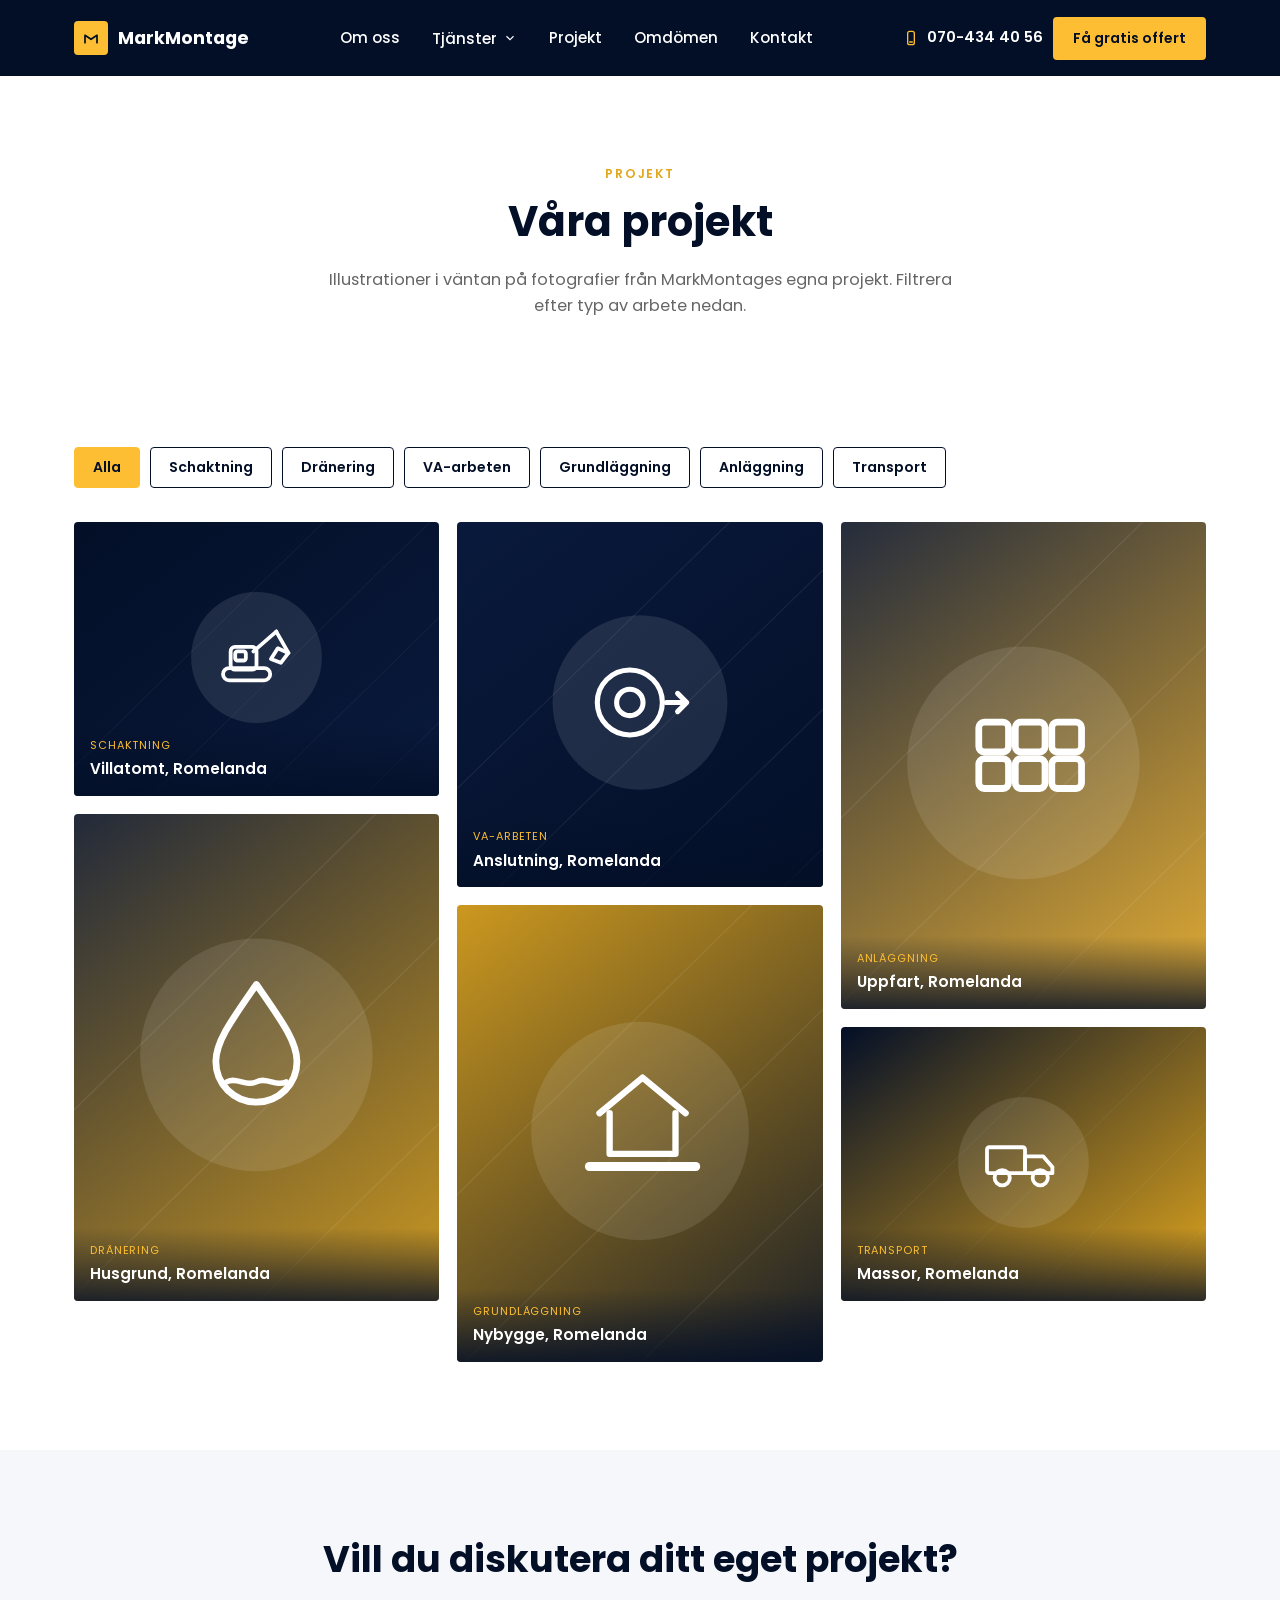
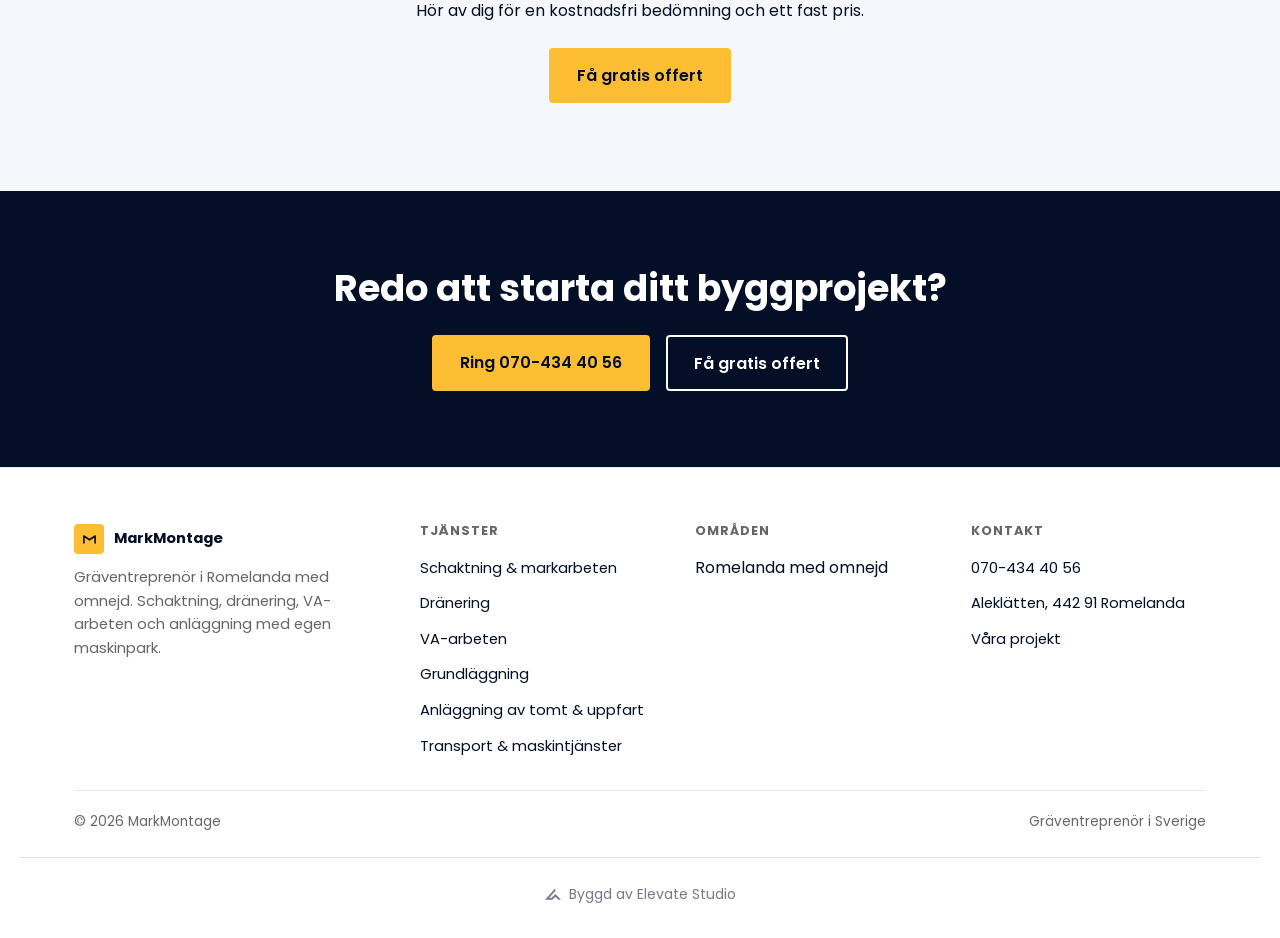
==== commit 80ca2465: "Lägg till Elevate Studio-credit med logga under footern Co-Authored-By: Claude Fable 5.1 <noreply@an" ====
--- a/projekt.html
+++ b/projekt.html
@@ -197,6 +197,9 @@
       <span>Gräventreprenör i Sverige</span>
     </div>
   </div>
+<!-- elevate-credit -->
+<style>.elevate-credit{max-width:1240px;margin:24px auto 0;padding:20px 16px 0;border-top:1px solid rgba(128,128,128,.25);display:flex;justify-content:center;box-sizing:border-box}.elevate-credit a{display:inline-flex;align-items:center;gap:8px;padding:8px 0;font:inherit;font-size:13px;line-height:1;color:inherit;opacity:.55;text-decoration:none;transition:opacity .2s}.elevate-credit a:hover,.elevate-credit a:focus-visible{opacity:1}.elevate-credit svg{width:16px;height:16px;flex:none;display:block}@media(min-width:1024px){.elevate-credit a{font-size:14px}}</style>
+<div class="elevate-credit"><a href="https://elevatestudio.nu" target="_blank" rel="noopener"><svg viewBox="0 0 1884.3 1353.9" aria-hidden="true"><path d="M0.0 1353.9 L1218.7 0.0 L1218.7 329.1 L479.7 1136.4 L786.7 1132.4 L1215.5 687.4 L1884.3 1349.9 L1590.1 1349.9 L1218.6 994.7 L865.4 1349.9Z" fill="currentColor"/></svg>Byggd av Elevate Studio</a></div>
 </footer>
 
 <div class="quote-modal-backdrop" id="quoteModalBackdrop">
--- a/assets/css/style.css
+++ b/assets/css/style.css
@@ -120,6 +120,37 @@
   margin-bottom: 14px;
 }
 
+/* Numbered section tag — "01 · Om oss" editorial marker */
+
+.section-tag {
+  display: inline-flex;
+  align-items: center;
+  gap: 12px;
+  margin-bottom: 16px;
+}
+
+.section-tag .no {
+  font-weight: 700;
+  font-size: 0.76rem;
+  color: var(--navy);
+  background: var(--amber);
+  padding: 4px 9px;
+  border-radius: var(--radius);
+  line-height: 1;
+}
+
+.section-tag .label {
+  text-transform: uppercase;
+  letter-spacing: 0.14em;
+  font-size: 0.78rem;
+  font-weight: 600;
+  color: var(--amber-dark);
+}
+
+.section-tag.on-dark .label {
+  color: var(--amber);
+}
+
 .section-head {
   max-width: 640px;
   margin: 0 0 40px;
@@ -503,20 +534,6 @@
   object-fit: cover;
 }
 
-.hero-media .hero-placeholder-note {
-  position: absolute;
-  left: 12px;
-  bottom: 12px;
-  background: rgba(3, 15, 39, 0.75);
-  color: var(--amber);
-  font-size: 11px;
-  font-weight: 600;
-  letter-spacing: 0.04em;
-  padding: 6px 10px;
-  border-radius: var(--radius);
-  z-index: 2;
-}
-
 .hero-veil {
   position: absolute;
   inset: 0;
@@ -525,20 +542,8 @@
 }
 
 .hero-inner {
-  max-width: 760px;
-  margin: 0 auto;
-  padding: 0 24px;
-  text-align: center;
-}
-
-.hero-label {
-  display: inline-flex;
-  align-items: center;
-  gap: 6px;
-  color: var(--amber);
-  font-size: 0.9rem;
-  font-weight: 600;
-  margin-bottom: 18px;
+  max-width: 620px;
+  text-align: left;
 }
 
 .hero-inner h1 {
@@ -550,6 +555,35 @@
   margin: 0 0 32px;
 }
 
+.hero-actions {
+  display: flex;
+  flex-wrap: wrap;
+  gap: 16px;
+}
+
+.hero-badges {
+  display: flex;
+  flex-wrap: wrap;
+  gap: 12px 26px;
+  margin-top: 40px;
+}
+
+.hero-badge {
+  display: inline-flex;
+  align-items: center;
+  gap: 8px;
+  color: var(--white);
+  font-size: 0.88rem;
+  font-weight: 500;
+}
+
+.hero-badge svg {
+  width: 16px;
+  height: 16px;
+  color: var(--amber);
+  flex: none;
+}
+
 /* Trust bar */
 
 .trust-bar {
@@ -599,13 +633,72 @@
   display: grid;
   grid-template-columns: 0.9fr 1.1fr;
   gap: 56px;
-  align-items: center;
+  align-items: stretch;
+}
+
+.about-visual {
+  display: flex;
+  flex-direction: column;
+  gap: 18px;
 }
 
 .about-media {
+  position: relative;
   border-radius: var(--radius);
   overflow: hidden;
-  aspect-ratio: 4 / 3;
+  flex: 1;
+  min-height: 380px;
+}
+
+.about-media img {
+  width: 100%;
+  height: 100%;
+  object-fit: cover;
+}
+
+.about-media::after {
+  content: "";
+  position: absolute;
+  inset: 0;
+  background: linear-gradient(0deg, rgba(3, 15, 39, 0.8), rgba(3, 15, 39, 0) 55%);
+}
+
+.about-media-caption {
+  position: absolute;
+  left: 24px;
+  right: 24px;
+  bottom: 22px;
+  color: var(--white);
+  font-size: 1.35rem;
+  font-weight: 700;
+  line-height: 1.3;
+  z-index: 1;
+}
+
+.about-callout {
+  border: 1px solid var(--line);
+  padding: 22px 24px;
+  display: flex;
+  align-items: baseline;
+  gap: 16px;
+}
+
+.about-callout .big {
+  font-size: 2.2rem;
+  font-weight: 700;
+  color: var(--navy);
+  flex: none;
+  white-space: nowrap;
+}
+
+.about-callout .big .star {
+  color: var(--amber-dark);
+  font-size: 1.3rem;
+}
+
+.about-callout .cap {
+  color: var(--ink-muted);
+  font-size: 0.88rem;
 }
 
 .about-cta-row {
@@ -741,6 +834,141 @@
   grid-column: 1;
 }
 
+/* Approach band (full-bleed dark photo statement) */
+
+.approach-band {
+  position: relative;
+  color: var(--white);
+  padding: 100px 0;
+  overflow: hidden;
+}
+
+.approach-media {
+  position: absolute;
+  inset: 0;
+  z-index: -2;
+}
+
+.approach-media img {
+  width: 100%;
+  height: 100%;
+  object-fit: cover;
+}
+
+.approach-veil {
+  position: absolute;
+  inset: 0;
+  z-index: -1;
+  background: linear-gradient(100deg, rgba(3, 15, 39, 0.92) 0%, rgba(3, 15, 39, 0.78) 42%, rgba(3, 15, 39, 0.42) 100%);
+}
+
+.approach-band .wrap {
+  max-width: 640px;
+}
+
+.approach-band h2 {
+  color: var(--white);
+  margin-bottom: 18px;
+}
+
+.approach-band p {
+  color: rgba(255, 255, 255, 0.86);
+  font-size: 1.05rem;
+  margin-bottom: 32px;
+}
+
+.approach-facts {
+  display: grid;
+  gap: 18px;
+  margin-bottom: 8px;
+}
+
+.approach-facts .fact {
+  display: flex;
+  align-items: flex-start;
+  gap: 12px;
+  font-weight: 500;
+}
+
+.approach-facts svg {
+  width: 20px;
+  height: 20px;
+  flex: none;
+  color: var(--amber);
+  margin-top: 2px;
+}
+
+@media (max-width: 640px) {
+  .approach-band {
+    padding: 72px 0;
+  }
+}
+
+/* Featured services band */
+
+.featured-services {
+  display: grid;
+  grid-template-columns: 0.9fr 1.1fr;
+  gap: 56px;
+  align-items: center;
+  margin-bottom: 72px;
+}
+
+.featured-services .img-wrap {
+  border-radius: var(--radius);
+  overflow: hidden;
+  aspect-ratio: 4 / 3;
+}
+
+.feat-list {
+  border-top: 1px solid var(--line);
+}
+
+.feat-row {
+  display: flex;
+  align-items: center;
+  gap: 20px;
+  padding: 18px 0;
+  border-bottom: 1px solid var(--line);
+  text-decoration: none;
+  color: inherit;
+  transition: padding-left 0.2s ease;
+}
+
+.feat-row:hover {
+  padding-left: 8px;
+}
+
+.feat-row .num {
+  font-weight: 700;
+  color: var(--amber-dark);
+  font-size: 0.95rem;
+  flex: none;
+  width: 26px;
+}
+
+.feat-row .txt {
+  flex: 1;
+}
+
+.feat-row .txt h3 {
+  margin: 0 0 2px;
+  font-size: 1.02rem;
+}
+
+.feat-row .txt p {
+  margin: 0;
+  color: var(--ink-muted);
+  font-size: 0.88rem;
+}
+
+.feat-row .arrow {
+  flex: none;
+  width: 18px;
+  height: 18px;
+  color: var(--amber-dark);
+}
+
 /* Gallery — masonry */
 
 .filter-row {
@@ -1016,6 +1244,7 @@
 }
 
 .review-card {
+  position: relative;
   border: 1px solid var(--line);
   border-radius: var(--radius);
   padding: 32px;
@@ -1024,6 +1253,26 @@
   flex-direction: column;
   gap: 14px;
   background: var(--white);
+  overflow: hidden;
+}
+
+.review-card::before {
+  content: "\201C";
+  position: absolute;
+  top: -0.28em;
+  right: 0.18em;
+  font-family: Georgia, "Times New Roman", serif;
+  font-size: 7rem;
+  font-weight: 700;
+  color: rgba(3, 15, 39, 0.06);
+  line-height: 1;
+  z-index: 0;
+  pointer-events: none;
+}
+
+.review-card > * {
+  position: relative;
+  z-index: 1;
 }
 
 .review-stars {
@@ -1443,12 +1692,22 @@
   }
 
   .about-grid,
-  .contact-layout {
+  .contact-layout,
+  .featured-services {
     grid-template-columns: 1fr;
   }
 
-  .about-media {
+  .about-visual {
     order: -1;
+  }
+
+  .featured-services {
+    gap: 28px;
+    margin-bottom: 56px;
+  }
+
+  .featured-services .img-wrap {
+    aspect-ratio: 16 / 9;
   }
 
   .other-services-grid {
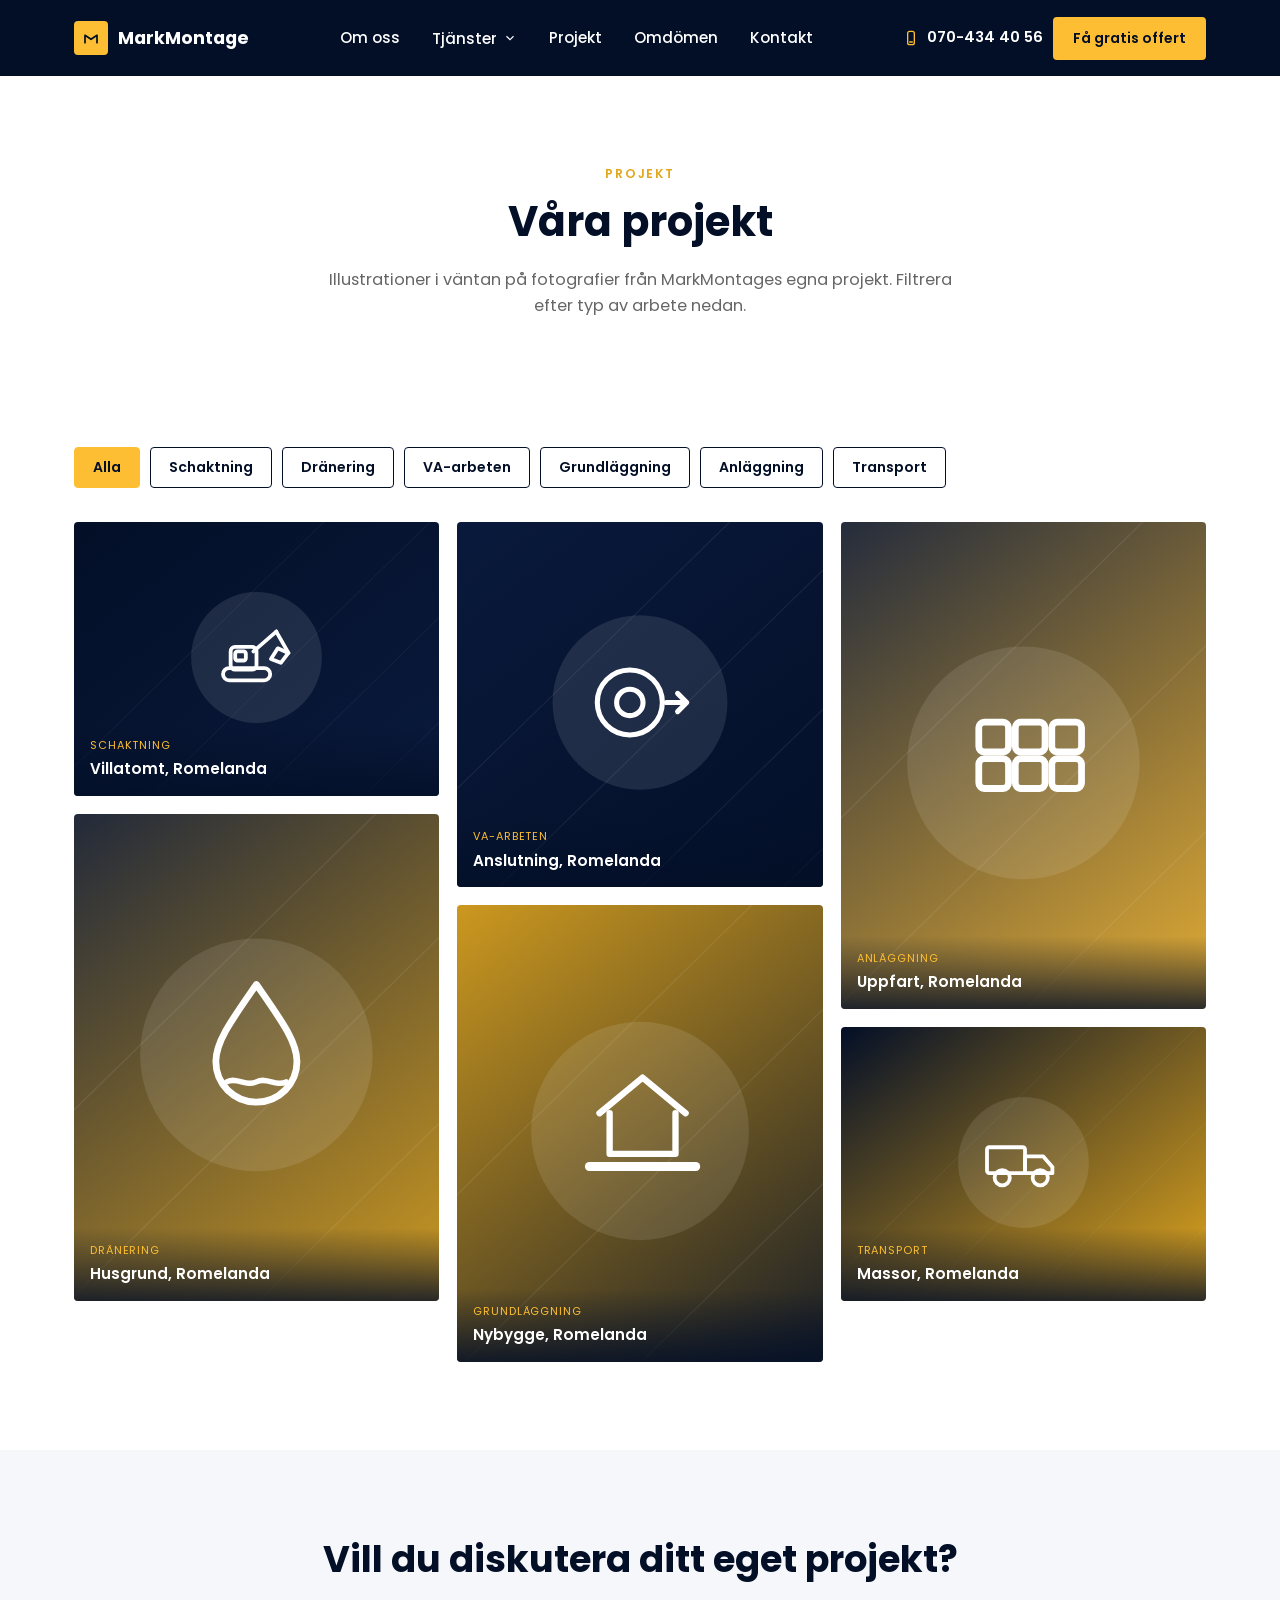
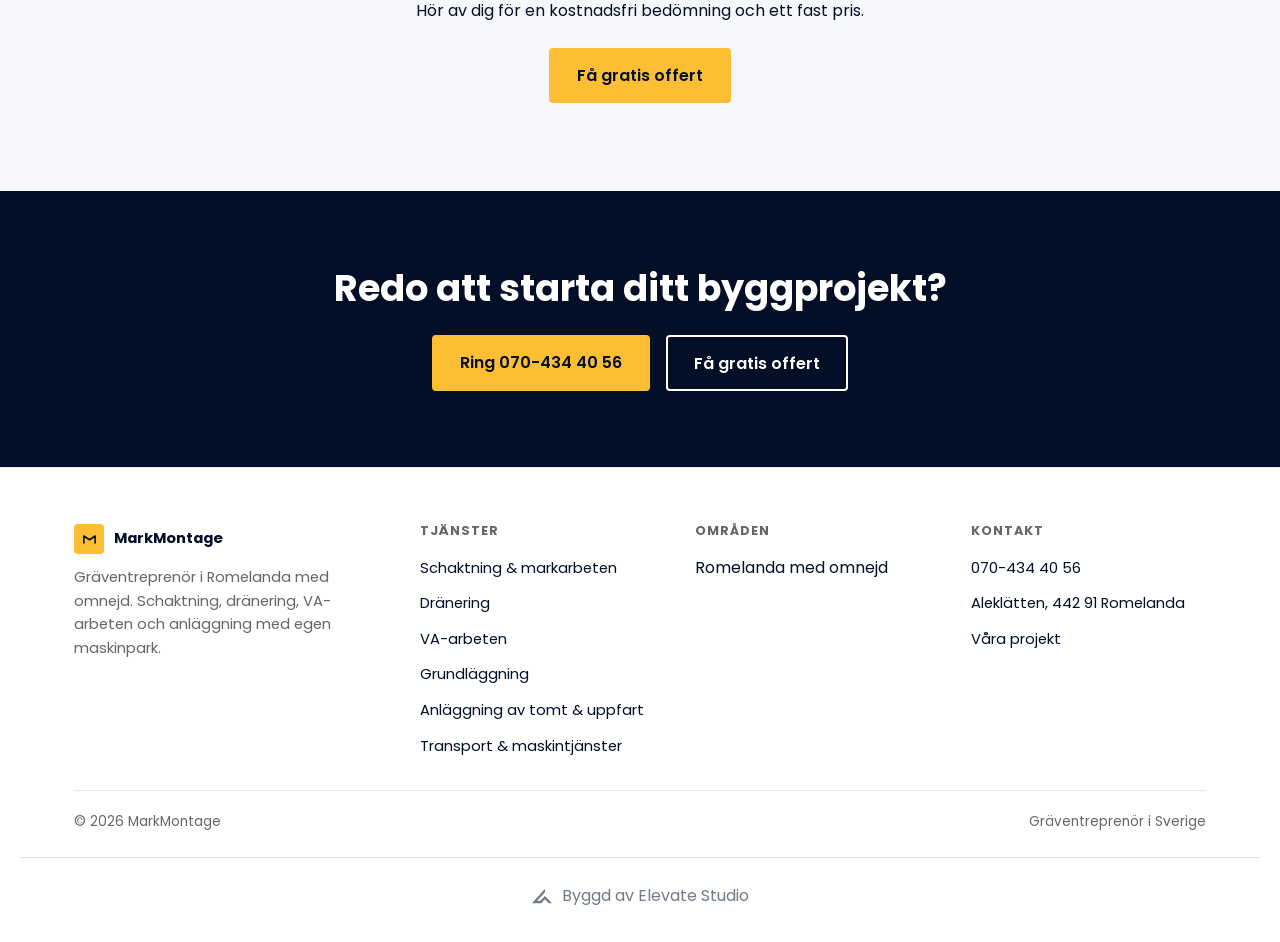
==== commit a0ca88af: "Gör Elevate Studio-crediten något större (20 px märke, 15–16 px text) Co-Authored-By: Claude Fable 5" ====
--- a/projekt.html
+++ b/projekt.html
@@ -198,7 +198,7 @@
     </div>
   </div>
 <!-- elevate-credit -->
-<style>.elevate-credit{max-width:1240px;margin:24px auto 0;padding:20px 16px 0;border-top:1px solid rgba(128,128,128,.25);display:flex;justify-content:center;box-sizing:border-box}.elevate-credit a{display:inline-flex;align-items:center;gap:8px;padding:8px 0;font:inherit;font-size:13px;line-height:1;color:inherit;opacity:.55;text-decoration:none;transition:opacity .2s}.elevate-credit a:hover,.elevate-credit a:focus-visible{opacity:1}.elevate-credit svg{width:16px;height:16px;flex:none;display:block}@media(min-width:1024px){.elevate-credit a{font-size:14px}}</style>
+<style>.elevate-credit{max-width:1240px;margin:24px auto 0;padding:20px 16px 0;border-top:1px solid rgba(128,128,128,.25);display:flex;justify-content:center;box-sizing:border-box}.elevate-credit a{display:inline-flex;align-items:center;gap:10px;padding:8px 0;font:inherit;font-size:15px;line-height:1;color:inherit;opacity:.55;text-decoration:none;transition:opacity .2s}.elevate-credit a:hover,.elevate-credit a:focus-visible{opacity:1}.elevate-credit svg{width:20px;height:20px;flex:none;display:block}@media(min-width:1024px){.elevate-credit a{font-size:16px}}</style>
 <div class="elevate-credit"><a href="https://elevatestudio.nu" target="_blank" rel="noopener"><svg viewBox="0 0 1884.3 1353.9" aria-hidden="true"><path d="M0.0 1353.9 L1218.7 0.0 L1218.7 329.1 L479.7 1136.4 L786.7 1132.4 L1215.5 687.4 L1884.3 1349.9 L1590.1 1349.9 L1218.6 994.7 L865.4 1349.9Z" fill="currentColor"/></svg>Byggd av Elevate Studio</a></div>
 </footer>
 
